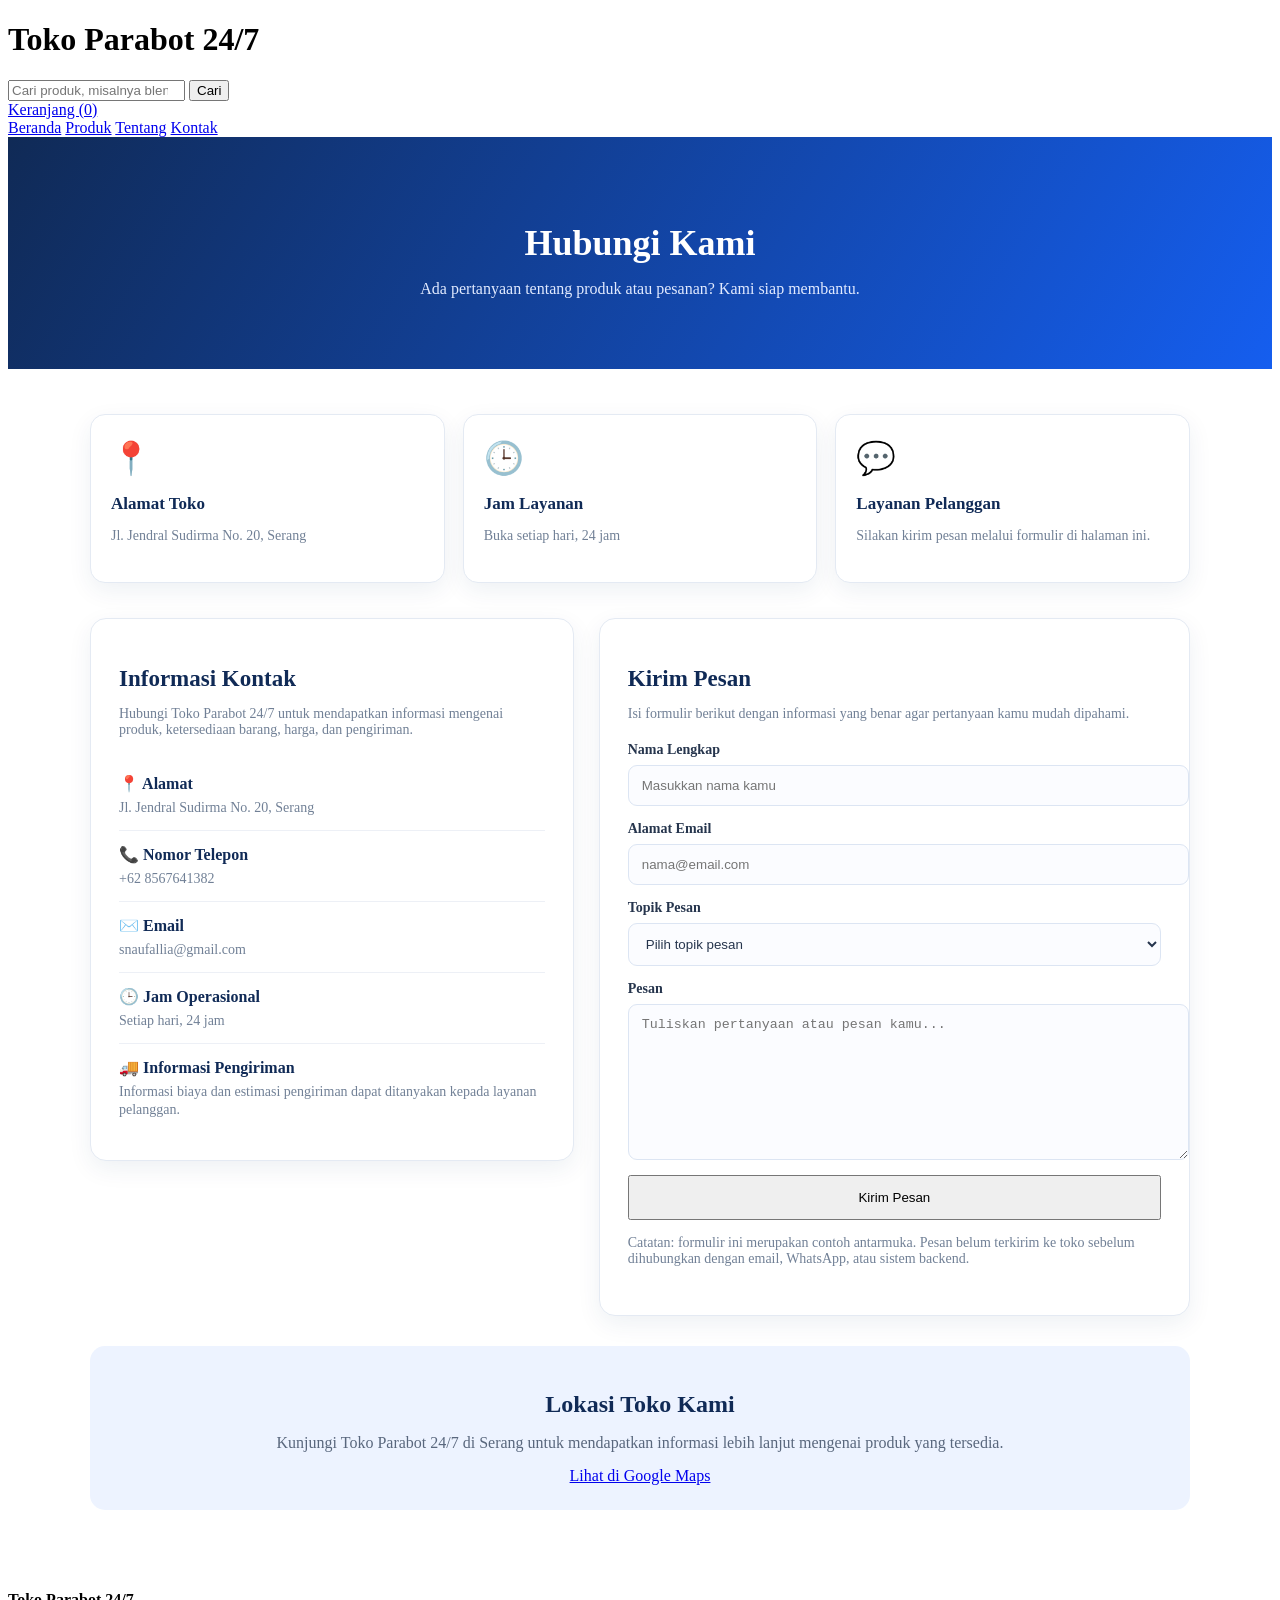
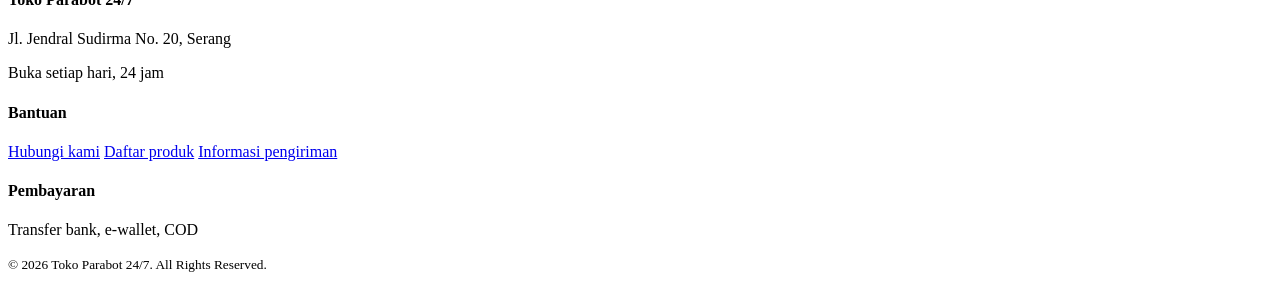
==== kontak.html @ 144ed503 "Commit Changes1" ====
<!DOCTYPE html>
<html lang="id">

<head>
    <meta charset="UTF-8">
    <meta name="viewport" content="width=device-width, initial-scale=1.0">
    <title>Kontak - Toko Parabot 24/7</title>
    <link rel="stylesheet" href="style1.css">
    <link rel="stylesheet" href="homepage.css">

    <style>
        .contact-hero {
            background: linear-gradient(120deg, #102a56, #155eef);
            padding: 55px 5%;
            text-align: center;
            color: white;
        }

        .contact-hero h2 {
            font-size: 36px;
            margin-bottom: 10px;
        }

        .contact-hero p {
            color: #e1eaff;
        }

        .contact-container {
            width: min(1100px, 92%);
            margin: auto;
            padding: 45px 0 60px;
        }

        .contact-info-grid {
            display: grid;
            grid-template-columns: repeat(3, 1fr);
            gap: 18px;
            margin-bottom: 35px;
        }

        .contact-info-card {
            background: white;
            padding: 24px 20px;
            border: 1px solid #e4eaf3;
            border-radius: 15px;
            box-shadow: 0 8px 25px rgba(20, 50, 100, 0.07);
        }

        .contact-info-card .icon {
            font-size: 32px;
            margin-bottom: 10px;
        }

        .contact-info-card h3 {
            color: #102a56;
            font-size: 17px;
            margin-bottom: 8px;
        }

        .contact-info-card p {
            color: #718096;
            font-size: 14px;
            overflow-wrap: anywhere;
        }

        .contact-main {
            display: grid;
            grid-template-columns: 0.9fr 1.1fr;
            gap: 25px;
            align-items: start;
        }

        .contact-details,
        .contact-form-box {
            background: white;
            padding: 28px;
            border: 1px solid #e4eaf3;
            border-radius: 16px;
            box-shadow: 0 8px 25px rgba(20, 50, 100, 0.07);
        }

        .contact-details h2,
        .contact-form-box h2 {
            color: #102a56;
            font-size: 23px;
            margin-bottom: 12px;
        }

        .contact-details>p {
            color: #718096;
            font-size: 14px;
            margin-bottom: 22px;
        }

        .detail-item {
            padding: 14px 0;
            border-bottom: 1px solid #edf0f6;
        }

        .detail-item:last-child {
            border-bottom: none;
        }

        .detail-item strong {
            display: block;
            color: #102a56;
            margin-bottom: 5px;
        }

        .detail-item span,
        .detail-item a {
            color: #718096;
            font-size: 14px;
            overflow-wrap: anywhere;
        }

        .detail-item a:hover {
            color: #155eef;
        }

        .contact-form-box>p {
            color: #718096;
            font-size: 14px;
            margin-bottom: 20px;
        }

        .contact-form {
            display: flex;
            flex-direction: column;
            gap: 15px;
        }

        .contact-form label {
            color: #26354d;
            font-size: 14px;
            font-weight: 700;
        }

        .contact-form input,
        .contact-form select,
        .contact-form textarea {
            display: block;
            width: 100%;
            margin-top: 7px;
            padding: 12px 13px;
            border: 1px solid #dce5f3;
            border-radius: 9px;
            outline: none;
            background: #fbfcff;
            color: #26354d;
        }

        .contact-form input:focus,
        .contact-form select:focus,
        .contact-form textarea:focus {
            border-color: #155eef;
            box-shadow: 0 0 0 3px rgba(21, 94, 239, 0.09);
        }

        .contact-form textarea {
            min-height: 130px;
            resize: vertical;
        }

        .contact-form button {
            width: 100%;
            padding: 13px;
        }

        .contact-note {
            margin-top: 15px;
            color: #718096;
            font-size: 12px;
        }

        .contact-map {
            margin-top: 30px;
            padding: 25px;
            text-align: center;
            background: #edf3ff;
            border-radius: 15px;
        }

        .contact-map h2 {
            color: #102a56;
            margin-bottom: 8px;
        }

        .contact-map p {
            color: #59677d;
            margin-bottom: 15px;
        }

        @media (max-width: 750px) {
            .contact-info-grid {
                grid-template-columns: 1fr;
            }

            .contact-main {
                grid-template-columns: 1fr;
            }

            .contact-hero h2 {
                font-size: 29px;
            }

            .contact-details,
            .contact-form-box {
                padding: 22px;
            }
        }
    </style>
</head>

<body>

    <!-- HEADER -->
    <header class="site-header">
        <div class="header-top">
            <h1>Toko Parabot 24/7</h1>

            <form class="search-box" action="produk.html" method="get">
                <input type="search" name="cari" placeholder="Cari produk, misalnya blender" aria-label="Cari produk">
                <button type="submit">Cari</button>
            </form>

            <a class="cart-link" href="#">Keranjang (0)</a>
        </div>

        <nav>
            <a href="index.html">Beranda</a>
            <a href="produk.html">Produk</a>
            <a href="tentang.html">Tentang</a>
            <a href="kontak.html">Kontak</a>
        </nav>
    </header>

    <!-- BANNER -->
    <section class="contact-hero">
        <h2>Hubungi Kami</h2>
        <p>Ada pertanyaan tentang produk atau pesanan? Kami siap membantu.</p>
    </section>

    <main class="contact-container">

        <!-- INFORMASI SINGKAT -->
        <div class="contact-info-grid">

            <div class="contact-info-card">
                <div class="icon">📍</div>
                <h3>Alamat Toko</h3>
                <p>Jl. Jendral Sudirma No. 20, Serang</p>
            </div>

            <div class="contact-info-card">
                <div class="icon">🕒</div>
                <h3>Jam Layanan</h3>
                <p>Buka setiap hari, 24 jam</p>
            </div>

            <div class="contact-info-card">
                <div class="icon">💬</div>
                <h3>Layanan Pelanggan</h3>
                <p>Silakan kirim pesan melalui formulir di halaman ini.</p>
            </div>

        </div>

        <div class="contact-main">

            <!-- DETAIL KONTAK -->
            <section class="contact-details">
                <h2>Informasi Kontak</h2>
                <p>
                    Hubungi Toko Parabot 24/7 untuk mendapatkan informasi
                    mengenai produk, ketersediaan barang, harga, dan
                    pengiriman.
                </p>

                <div class="detail-item">
                    <strong>📍 Alamat</strong>
                    <span>Jl. Jendral Sudirma No. 20, Serang</span>
                </div>

                <div class="detail-item">
                    <strong>📞 Nomor Telepon</strong>
                    <span>+62 8567641382</span>
                </div>

                <div class="detail-item">
                    <strong>✉️ Email</strong>
                    <span>snaufallia@gmail.com</span>
                </div>

                <div class="detail-item">
                    <strong>🕒 Jam Operasional</strong>
                    <span>Setiap hari, 24 jam</span>
                </div>

                <div class="detail-item">
                    <strong>🚚 Informasi Pengiriman</strong>
                    <span>
                        Informasi biaya dan estimasi pengiriman dapat
                        ditanyakan kepada layanan pelanggan.
                    </span>
                </div>
            </section>

            <!-- FORMULIR PESAN -->
            <section class="contact-form-box">
                <h2>Kirim Pesan</h2>
                <p>
                    Isi formulir berikut dengan informasi yang benar
                    agar pertanyaan kamu mudah dipahami.
                </p>

                <form class="contact-form" id="contactForm">

                    <label for="nama">
                        Nama Lengkap
                        <input type="text" id="nama" name="nama" placeholder="Masukkan nama kamu" required>
                    </label>

                    <label for="email">
                        Alamat Email
                        <input type="email" id="email" name="email" placeholder="nama@email.com" required>
                    </label>

                    <label for="topik">
                        Topik Pesan
                        <select id="topik" name="topik" required>
                            <option value="">Pilih topik pesan</option>
                            <option value="Informasi Produk">Informasi Produk</option>
                            <option value="Pemesanan">Pemesanan</option>
                            <option value="Pembayaran">Pembayaran</option>
                            <option value="Pengiriman">Pengiriman</option>
                            <option value="Keluhan">Keluhan</option>
                            <option value="Lainnya">Lainnya</option>
                        </select>
                    </label>

                    <label for="pesan">
                        Pesan
                        <textarea id="pesan" name="pesan" placeholder="Tuliskan pertanyaan atau pesan kamu..."
                            required></textarea>
                    </label>

                    <button type="submit" class="btn-small">
                        Kirim Pesan
                    </button>

                </form>

                <p class="contact-note">
                    Catatan: formulir ini merupakan contoh antarmuka.
                    Pesan belum terkirim ke toko sebelum dihubungkan
                    dengan email, WhatsApp, atau sistem backend.
                </p>
            </section>

        </div>

        <!-- ALAMAT -->
        <section class="contact-map">
            <h2>Lokasi Toko Kami</h2>
            <p>
                Kunjungi Toko Parabot 24/7 di Serang untuk mendapatkan
                informasi lebih lanjut mengenai produk yang tersedia.
            </p>
            <a class="btn" href="https://www.google.com/maps/search/?api=1&query=Jl.+Jendral+Sudirman+Serang"
                target="_blank" rel="noopener noreferrer">
                Lihat di Google Maps
            </a>
        </section>

    </main>

    <!-- FOOTER -->
    <footer class="site-footer">
        <div class="footer-cols">
            <div>
                <h4>Toko Parabot 24/7</h4>
                <p>Jl. Jendral Sudirma No. 20, Serang</p>
                <p>Buka setiap hari, 24 jam</p>
            </div>

            <div>
                <h4>Bantuan</h4>
                <a href="kontak.html">Hubungi kami</a>
                <a href="produk.html">Daftar produk</a>
                <a href="#">Informasi pengiriman</a>
            </div>

            <div>
                <h4>Pembayaran</h4>
                <p>Transfer bank, e-wallet, COD</p>
            </div>
        </div>

        <p>
            <small>&copy; 2026 Toko Parabot 24/7. All Rights Reserved.</small>
        </p>
    </footer>

    <script>
        document.getElementById("contactForm").addEventListener("submit", function (event) {
            event.preventDefault();

            alert(
                "Formulir berhasil diperiksa! " +
                "Untuk mengirim pesan ke toko, formulir perlu dihubungkan " +
                "dengan email, WhatsApp, atau backend."
            );
        });
    </script>

</body>

</html>
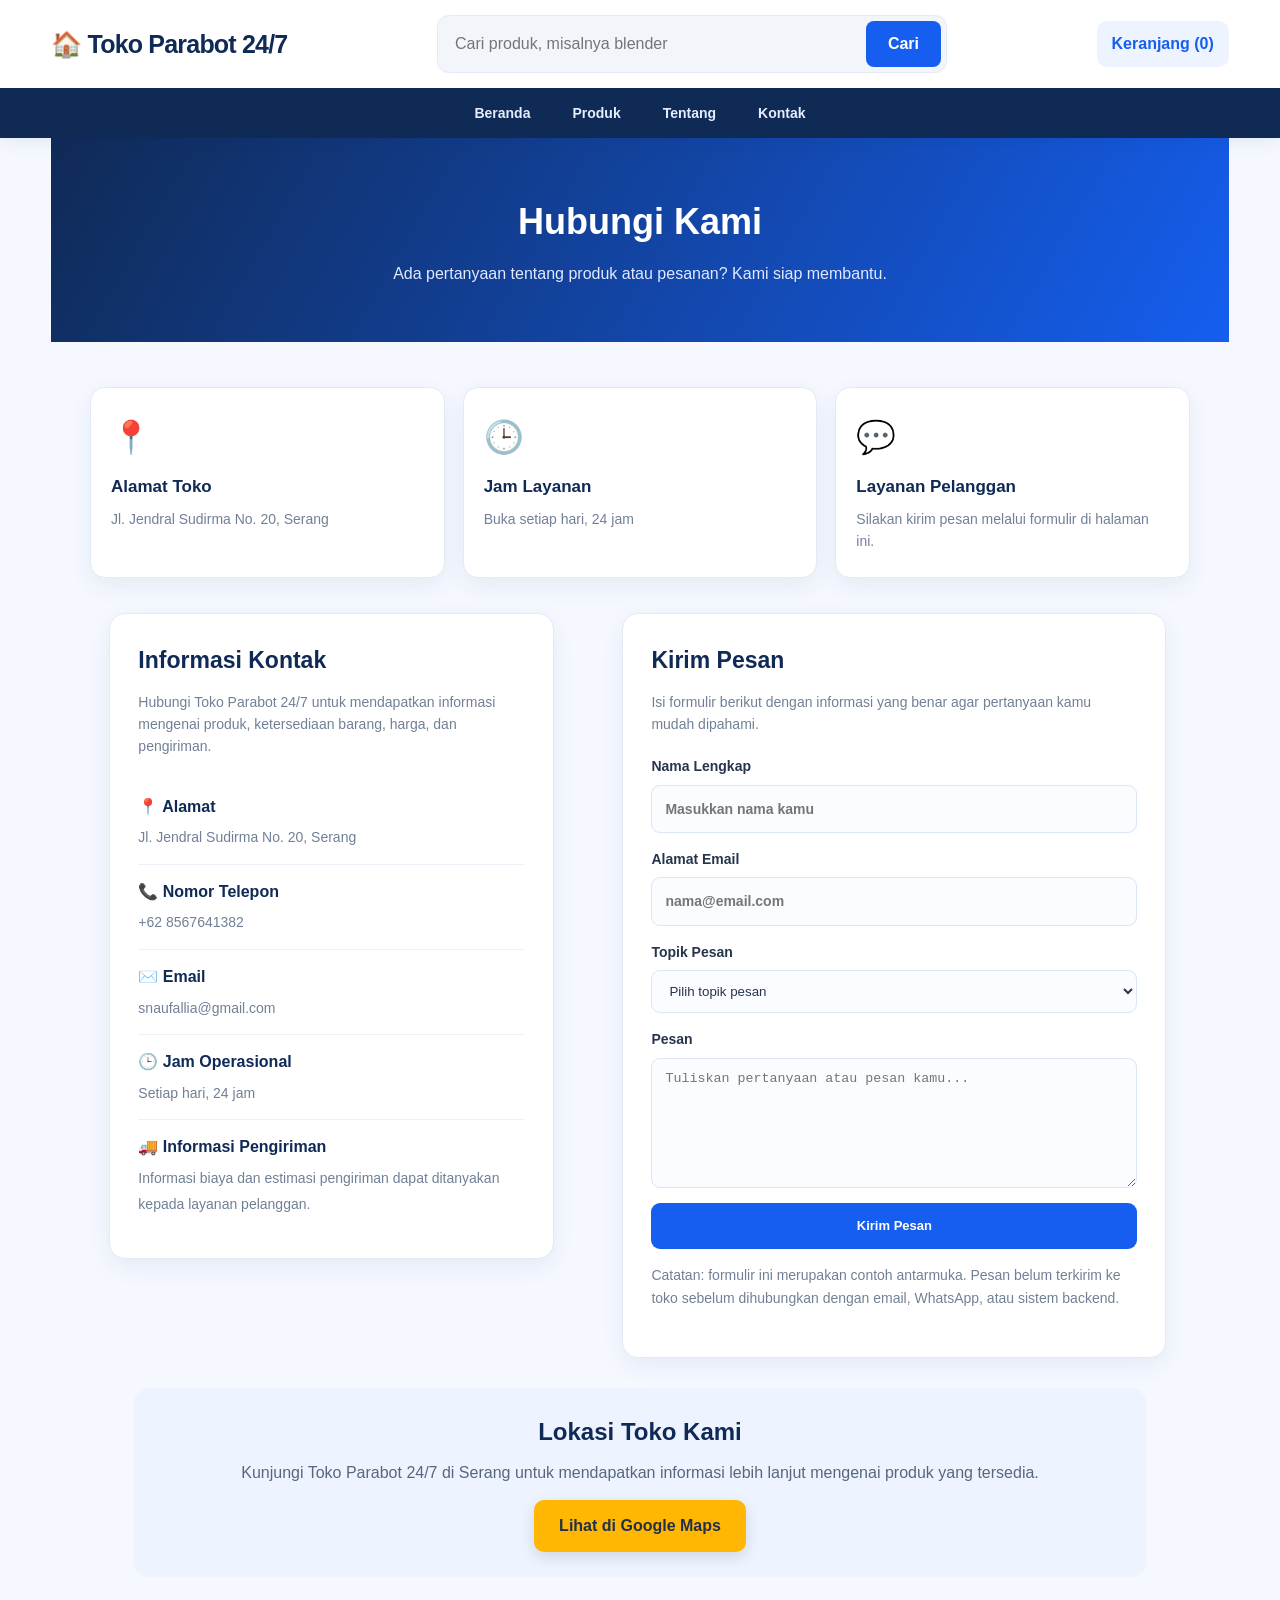
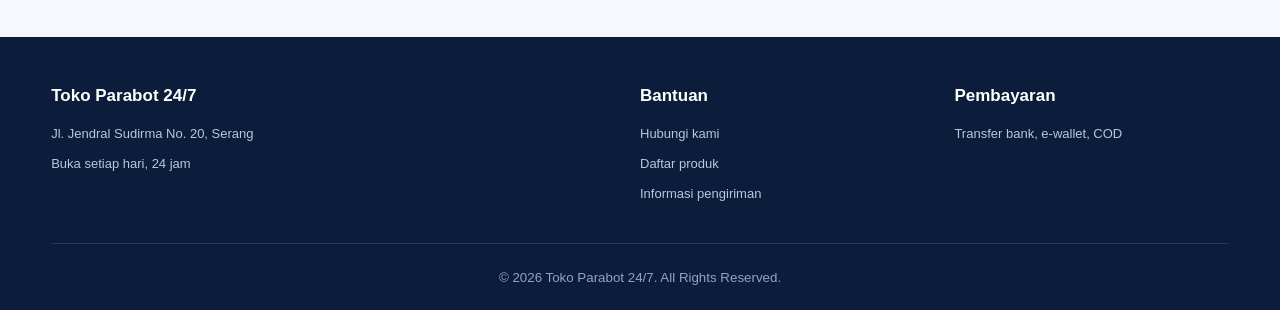
==== commit bf33913d: "Add files via upload" ====
--- a/kontak.html
+++ b/kontak.html
@@ -5,211 +5,10 @@
     <meta charset="UTF-8">
     <meta name="viewport" content="width=device-width, initial-scale=1.0">
     <title>Kontak - Toko Parabot 24/7</title>
-    <link rel="stylesheet" href="style1.css">
+    <link rel="stylesheet" href="style2.css">
     <link rel="stylesheet" href="homepage.css">
 
-    <style>
-        .contact-hero {
-            background: linear-gradient(120deg, #102a56, #155eef);
-            padding: 55px 5%;
-            text-align: center;
-            color: white;
-        }
-
-        .contact-hero h2 {
-            font-size: 36px;
-            margin-bottom: 10px;
-        }
-
-        .contact-hero p {
-            color: #e1eaff;
-        }
-
-        .contact-container {
-            width: min(1100px, 92%);
-            margin: auto;
-            padding: 45px 0 60px;
-        }
-
-        .contact-info-grid {
-            display: grid;
-            grid-template-columns: repeat(3, 1fr);
-            gap: 18px;
-            margin-bottom: 35px;
-        }
-
-        .contact-info-card {
-            background: white;
-            padding: 24px 20px;
-            border: 1px solid #e4eaf3;
-            border-radius: 15px;
-            box-shadow: 0 8px 25px rgba(20, 50, 100, 0.07);
-        }
-
-        .contact-info-card .icon {
-            font-size: 32px;
-            margin-bottom: 10px;
-        }
-
-        .contact-info-card h3 {
-            color: #102a56;
-            font-size: 17px;
-            margin-bottom: 8px;
-        }
-
-        .contact-info-card p {
-            color: #718096;
-            font-size: 14px;
-            overflow-wrap: anywhere;
-        }
-
-        .contact-main {
-            display: grid;
-            grid-template-columns: 0.9fr 1.1fr;
-            gap: 25px;
-            align-items: start;
-        }
-
-        .contact-details,
-        .contact-form-box {
-            background: white;
-            padding: 28px;
-            border: 1px solid #e4eaf3;
-            border-radius: 16px;
-            box-shadow: 0 8px 25px rgba(20, 50, 100, 0.07);
-        }
-
-        .contact-details h2,
-        .contact-form-box h2 {
-            color: #102a56;
-            font-size: 23px;
-            margin-bottom: 12px;
-        }
-
-        .contact-details>p {
-            color: #718096;
-            font-size: 14px;
-            margin-bottom: 22px;
-        }
-
-        .detail-item {
-            padding: 14px 0;
-            border-bottom: 1px solid #edf0f6;
-        }
-
-        .detail-item:last-child {
-            border-bottom: none;
-        }
-
-        .detail-item strong {
-            display: block;
-            color: #102a56;
-            margin-bottom: 5px;
-        }
-
-        .detail-item span,
-        .detail-item a {
-            color: #718096;
-            font-size: 14px;
-            overflow-wrap: anywhere;
-        }
-
-        .detail-item a:hover {
-            color: #155eef;
-        }
-
-        .contact-form-box>p {
-            color: #718096;
-            font-size: 14px;
-            margin-bottom: 20px;
-        }
-
-        .contact-form {
-            display: flex;
-            flex-direction: column;
-            gap: 15px;
-        }
-
-        .contact-form label {
-            color: #26354d;
-            font-size: 14px;
-            font-weight: 700;
-        }
-
-        .contact-form input,
-        .contact-form select,
-        .contact-form textarea {
-            display: block;
-            width: 100%;
-            margin-top: 7px;
-            padding: 12px 13px;
-            border: 1px solid #dce5f3;
-            border-radius: 9px;
-            outline: none;
-            background: #fbfcff;
-            color: #26354d;
-        }
-
-        .contact-form input:focus,
-        .contact-form select:focus,
-        .contact-form textarea:focus {
-            border-color: #155eef;
-            box-shadow: 0 0 0 3px rgba(21, 94, 239, 0.09);
-        }
-
-        .contact-form textarea {
-            min-height: 130px;
-            resize: vertical;
-        }
-
-        .contact-form button {
-            width: 100%;
-            padding: 13px;
-        }
-
-        .contact-note {
-            margin-top: 15px;
-            color: #718096;
-            font-size: 12px;
-        }
-
-        .contact-map {
-            margin-top: 30px;
-            padding: 25px;
-            text-align: center;
-            background: #edf3ff;
-            border-radius: 15px;
-        }
-
-        .contact-map h2 {
-            color: #102a56;
-            margin-bottom: 8px;
-        }
-
-        .contact-map p {
-            color: #59677d;
-            margin-bottom: 15px;
-        }
-
-        @media (max-width: 750px) {
-            .contact-info-grid {
-                grid-template-columns: 1fr;
-            }
-
-            .contact-main {
-                grid-template-columns: 1fr;
-            }
-
-            .contact-hero h2 {
-                font-size: 29px;
-            }
-
-            .contact-details,
-            .contact-form-box {
-                padding: 22px;
-            }
-        }
-    </style>
+
 </head>
 
 <body>
--- a/style2.css
+++ b/style2.css
@@ -0,0 +1,1109 @@
+/* ========================================
+   1. RESET DAN PENGATURAN DASAR
+======================================== */
+* {
+    margin: 0;
+    padding: 0;
+    box-sizing: border-box;
+}
+
+:root {
+    --primary: #155eef;
+    --primary-dark: #1045b5;
+    --navy: #102a56;
+    --accent: #ffb703;
+    --background: #f5f8ff;
+    --white: #ffffff;
+    --text: #26354d;
+    --muted: #718096;
+    --border: #e4eaf3;
+    --shadow: 0 8px 25px rgba(20, 50, 100, 0.09);
+}
+
+html {
+    scroll-behavior: smooth;
+}
+
+body {
+    font-family: "Segoe UI", Arial, sans-serif;
+    background: var(--background);
+    color: var(--text);
+    line-height: 1.6;
+}
+
+a {
+    color: inherit;
+    text-decoration: none;
+}
+
+button,
+input {
+    font: inherit;
+}
+
+button {
+    cursor: pointer;
+}
+
+section {
+    width: min(1200px, 92%);
+    margin: 0 auto;
+    padding: 42px 0;
+}
+
+/* ========================================
+   2. HEADER DAN NAVIGASI
+======================================== */
+.site-header {
+    background: var(--white);
+    box-shadow: 0 3px 18px rgba(16, 42, 86, 0.08);
+    position: relative;
+    z-index: 10;
+}
+
+.header-top {
+    width: min(1200px, 92%);
+    margin: auto;
+    min-height: 88px;
+    display: flex;
+    align-items: center;
+    justify-content: space-between;
+    gap: 25px;
+}
+
+.header-top h1 {
+    color: var(--navy);
+    font-size: 25px;
+    font-weight: 800;
+    letter-spacing: -0.8px;
+    white-space: nowrap;
+}
+
+.header-top h1::before {
+    content: "🏠 ";
+}
+
+.search-box {
+    flex: 1;
+    max-width: 510px;
+    display: flex;
+    background: #f2f5fa;
+    border: 1px solid var(--border);
+    border-radius: 12px;
+    padding: 5px;
+    transition: 0.3s;
+}
+
+.search-box:focus-within {
+    border-color: var(--primary);
+    box-shadow: 0 0 0 3px rgba(21, 94, 239, 0.1);
+}
+
+.search-box input {
+    width: 100%;
+    min-width: 0;
+    border: none;
+    outline: none;
+    background: transparent;
+    padding: 10px 12px;
+    color: var(--text);
+}
+
+.search-box button {
+    border: none;
+    border-radius: 8px;
+    padding: 10px 22px;
+    color: var(--white);
+    background: var(--primary);
+    font-weight: 700;
+    transition: 0.25s;
+}
+
+.search-box button:hover {
+    background: var(--primary-dark);
+}
+
+.cart-link {
+    padding: 10px 15px;
+    color: var(--primary);
+    background: #edf3ff;
+    border-radius: 10px;
+    font-weight: 700;
+    white-space: nowrap;
+    transition: 0.25s;
+}
+
+.cart-link:hover {
+    color: var(--white);
+    background: var(--primary);
+}
+
+.site-header nav {
+    display: flex;
+    justify-content: center;
+    gap: 42px;
+    padding: 14px 20px;
+    background: var(--navy);
+}
+
+.site-header nav a {
+    color: #e5edff;
+    font-size: 14px;
+    font-weight: 600;
+    transition: 0.25s;
+}
+
+.site-header nav a:hover {
+    color: var(--accent);
+}
+
+/* ========================================
+   3. HERO BANNER
+======================================== */
+.hero {
+    width: 100%;
+    min-height: 390px;
+    margin: 0;
+    padding: 70px max(4%, calc((100% - 1200px) / 2));
+    display: flex;
+    align-items: center;
+    background:
+        radial-gradient(circle at 85% 25%,
+            rgba(89, 153, 255, 0.5), transparent 28%),
+        linear-gradient(120deg, #102a56, #155eef 75%, #4388ff);
+    position: relative;
+    overflow: hidden;
+}
+
+.hero::after {
+    content: "🏡";
+    position: absolute;
+    right: 10%;
+    top: 50%;
+    transform: translateY(-50%);
+    font-size: clamp(100px, 16vw, 210px);
+    opacity: 0.17;
+    pointer-events: none;
+}
+
+.hero-content {
+    max-width: 660px;
+    position: relative;
+    z-index: 1;
+    animation: fadeUp 0.8s ease both;
+}
+
+.hero-content h2 {
+    color: var(--white);
+    font-size: clamp(30px, 4vw, 48px);
+    line-height: 1.2;
+    margin-bottom: 18px;
+    letter-spacing: -1px;
+}
+
+.hero-content p {
+    color: #e1eaff;
+    font-size: 17px;
+    max-width: 520px;
+    margin-bottom: 28px;
+}
+
+.btn {
+    display: inline-block;
+    border: none;
+    border-radius: 10px;
+    padding: 13px 25px;
+    background: var(--accent);
+    color: #23304a;
+    font-weight: 800;
+    box-shadow: 0 5px 15px rgba(0, 0, 0, 0.12);
+    transition: transform 0.25s, background 0.25s;
+}
+
+.btn:hover {
+    background: #ffd166;
+    transform: translateY(-3px);
+}
+
+/* ========================================
+   4. KEUNGGULAN TOKO
+======================================== */
+.benefits {
+    width: min(1200px, 92%);
+    margin: -1px auto 0;
+    padding: 25px 0;
+    display: grid;
+    grid-template-columns: repeat(4, 1fr);
+    gap: 15px;
+}
+
+.benefits>div {
+    padding: 20px 15px;
+    background: var(--white);
+    border: 1px solid var(--border);
+    border-radius: 14px;
+    text-align: center;
+    box-shadow: var(--shadow);
+    transition: transform 0.25s;
+}
+
+.benefits>div:hover {
+    transform: translateY(-5px);
+}
+
+.benefits strong,
+.benefits span {
+    display: block;
+}
+
+.benefits strong {
+    color: var(--navy);
+    font-size: 15px;
+    margin-bottom: 5px;
+}
+
+.benefits span {
+    color: var(--muted);
+    font-size: 12px;
+}
+
+/* ========================================
+   5. JUDUL SECTION
+======================================== */
+.section-title {
+    color: var(--navy);
+    font-size: 27px;
+    font-weight: 800;
+    margin-bottom: 25px;
+    position: relative;
+    padding-bottom: 12px;
+}
+
+.section-title::after {
+    content: "";
+    position: absolute;
+    left: 0;
+    bottom: 0;
+    width: 60px;
+    height: 4px;
+    border-radius: 10px;
+    background: var(--primary);
+}
+
+/* ========================================
+   6. KATEGORI PRODUK
+======================================== */
+.category-grid {
+    display: grid;
+    grid-template-columns: repeat(4, 1fr);
+    gap: 18px;
+}
+
+.category {
+    min-height: 120px;
+    padding: 22px 15px;
+    display: flex;
+    align-items: center;
+    justify-content: center;
+    text-align: center;
+    color: var(--navy);
+    font-size: 16px;
+    font-weight: 800;
+    background: linear-gradient(145deg, #ffffff, #edf3ff);
+    border: 1px solid var(--border);
+    border-radius: 16px;
+    box-shadow: var(--shadow);
+    transition: 0.3s ease;
+}
+
+.category:nth-child(1) {
+    border-bottom: 4px solid #155eef;
+}
+
+.category:nth-child(2) {
+    border-bottom: 4px solid #ffb703;
+}
+
+.category:nth-child(3) {
+    border-bottom: 4px solid #18a879;
+}
+
+.category:nth-child(4) {
+    border-bottom: 4px solid #8b5cf6;
+}
+
+.category:hover {
+    color: var(--primary);
+    transform: translateY(-6px);
+    box-shadow: 0 14px 30px rgba(21, 94, 239, 0.14);
+}
+
+/* ========================================
+   7. KARTU PRODUK
+======================================== */
+#promo {
+    background: transparent;
+}
+
+.product-grid {
+    display: grid;
+    grid-template-columns: repeat(4, minmax(0, 1fr));
+    gap: 22px;
+}
+
+.product-card {
+    position: relative;
+    overflow: hidden;
+    background: var(--white);
+    border: 1px solid var(--border);
+    border-radius: 16px;
+    padding: 15px;
+    box-shadow: var(--shadow);
+    transition: transform 0.3s, box-shadow 0.3s;
+}
+
+.product-card:hover {
+    transform: translateY(-7px);
+    box-shadow: 0 16px 35px rgba(20, 50, 100, 0.15);
+}
+
+.product-card img {
+    width: 100%;
+    height: 190px;
+    object-fit: contain;
+    padding: 8px;
+    margin-bottom: 12px;
+    background: #f8faff;
+    border-radius: 12px;
+    transition: transform 0.35s;
+}
+
+.product-card:hover img {
+    transform: scale(1.05);
+}
+
+.product-card h3 {
+    color: var(--navy);
+    font-size: 16px;
+    line-height: 1.5;
+    min-height: 48px;
+    margin-bottom: 8px;
+}
+
+.price {
+    color: #e63946;
+    font-size: 17px;
+    font-weight: 800;
+    margin-bottom: 17px;
+}
+
+.price s {
+    display: block;
+    color: #9aa5b5;
+    font-size: 12px;
+    font-weight: 400;
+    margin-bottom: 3px;
+}
+
+.badge {
+    position: absolute;
+    top: 23px;
+    left: 22px;
+    z-index: 2;
+    padding: 5px 10px;
+    border-radius: 7px;
+    color: var(--white);
+    background: #e63946;
+    font-size: 11px;
+    font-weight: 800;
+    box-shadow: 0 3px 8px rgba(230, 57, 70, 0.2);
+}
+
+.product-card .badge:not(:first-child) {
+    background: #18a879;
+}
+
+.btn-small {
+    width: 100%;
+    padding: 11px 10px;
+    border: none;
+    border-radius: 9px;
+    background: var(--primary);
+    color: var(--white);
+    font-size: 13px;
+    font-weight: 700;
+    transition: 0.25s;
+}
+
+.btn-small:hover {
+    background: var(--primary-dark);
+    box-shadow: 0 5px 12px rgba(21, 94, 239, 0.2);
+}
+
+.see-all {
+    margin-top: 25px;
+    text-align: center;
+}
+
+.see-all a {
+    display: inline-block;
+    padding: 11px 23px;
+    color: var(--primary);
+    border: 1px solid var(--primary);
+    border-radius: 9px;
+    font-weight: 700;
+    transition: 0.25s;
+}
+
+.see-all a:hover {
+    color: var(--white);
+    background: var(--primary);
+}
+
+/* ========================================
+   8. TESTIMONI PELANGGAN
+======================================== */
+.testimonials {
+    display: grid;
+    grid-template-columns: repeat(3, 1fr);
+    gap: 20px;
+}
+
+.testimonials blockquote {
+    padding: 25px;
+    border: 1px solid var(--border);
+    border-radius: 14px;
+    background: var(--white);
+    box-shadow: var(--shadow);
+    color: #536178;
+    font-size: 14px;
+    font-style: italic;
+    position: relative;
+}
+
+.testimonials blockquote::before {
+    content: "“";
+    display: block;
+    color: var(--primary);
+    font-size: 45px;
+    font-weight: 800;
+    line-height: 1;
+    margin-bottom: 8px;
+}
+
+.testimonials cite {
+    display: block;
+    margin-top: 18px;
+    color: var(--navy);
+    font-size: 13px;
+    font-style: normal;
+    font-weight: 800;
+}
+
+/* ========================================
+   9. NEWSLETTER
+======================================== */
+.newsletter {
+    width: min(1200px, 92%);
+    margin: 20px auto 45px;
+    padding: 38px 25px;
+    border-radius: 20px;
+    text-align: center;
+    color: var(--white);
+    background: linear-gradient(120deg, #102a56, #155eef);
+    box-shadow: var(--shadow);
+}
+
+.newsletter h2 {
+    font-size: 25px;
+    margin-bottom: 20px;
+}
+
+.newsletter form {
+    max-width: 490px;
+    margin: auto;
+    display: flex;
+    gap: 10px;
+}
+
+.newsletter input {
+    flex: 1;
+    min-width: 0;
+    padding: 13px 15px;
+    border: 1px solid transparent;
+    border-radius: 9px;
+    outline: none;
+}
+
+.newsletter input:focus {
+    border-color: var(--accent);
+}
+
+.newsletter .btn-small {
+    width: auto;
+    padding: 12px 18px;
+    color: #26354d;
+    background: var(--accent);
+    white-space: nowrap;
+}
+
+.newsletter .btn-small:hover {
+    background: #ffd166;
+}
+
+/* ========================================
+   10. FOOTER
+======================================== */
+.site-footer {
+    padding: 45px 4% 20px;
+    background: #0b1d3a;
+    color: #c5d2e8;
+}
+
+.footer-cols {
+    width: min(1200px, 100%);
+    margin: 0 auto 30px;
+    display: grid;
+    grid-template-columns: 2fr 1fr 1fr;
+    gap: 40px;
+}
+
+.footer-cols h4 {
+    margin-bottom: 15px;
+    color: var(--white);
+    font-size: 17px;
+}
+
+.footer-cols p,
+.footer-cols a {
+    display: block;
+    margin-bottom: 9px;
+    font-size: 13px;
+    color: #b8c7df;
+}
+
+.footer-cols a:hover {
+    color: var(--accent);
+}
+
+.site-footer>p {
+    border-top: 1px solid rgba(255, 255, 255, 0.12);
+    padding-top: 20px;
+    text-align: center;
+    color: #90a4c2;
+}
+
+/* ========================================
+   11. ANIMASI
+======================================== */
+@keyframes fadeUp {
+    from {
+        opacity: 0;
+        transform: translateY(20px);
+    }
+
+    to {
+        opacity: 1;
+        transform: translateY(0);
+    }
+}
+
+/* ========================================
+   12. RESPONSIVE TABLET
+======================================== */
+@media (max-width: 900px) {
+    .header-top {
+        flex-wrap: wrap;
+        padding: 18px 0;
+        gap: 15px;
+    }
+
+    .header-top h1 {
+        font-size: 22px;
+    }
+
+    .search-box {
+        order: 3;
+        flex-basis: 100%;
+        max-width: none;
+    }
+
+    .site-header nav {
+        gap: 25px;
+    }
+
+    .benefits,
+    .category-grid {
+        grid-template-columns: repeat(2, 1fr);
+    }
+
+    .product-grid {
+        grid-template-columns: repeat(2, minmax(0, 1fr));
+    }
+
+    .testimonials {
+        grid-template-columns: 1fr;
+    }
+
+    .hero::after {
+        right: 4%;
+        opacity: 0.1;
+    }
+}
+
+/* ========================================
+   13. RESPONSIVE HP
+======================================== */
+@media (max-width: 520px) {
+    section {
+        padding: 30px 0;
+    }
+
+    .header-top h1 {
+        font-size: 19px;
+    }
+
+    .cart-link {
+        padding: 8px 10px;
+        font-size: 12px;
+    }
+
+    .site-header nav {
+        justify-content: space-around;
+        gap: 8px;
+        padding: 13px 10px;
+    }
+
+    .site-header nav a {
+        font-size: 12px;
+    }
+
+    .hero {
+        min-height: 330px;
+        padding: 45px 6%;
+    }
+
+    .hero-content h2 {
+        font-size: 31px;
+    }
+
+    .hero-content p {
+        font-size: 14px;
+    }
+
+    .hero::after {
+        right: -15px;
+        top: 75%;
+        font-size: 100px;
+    }
+
+    .benefits {
+        gap: 10px;
+    }
+
+    .benefits>div {
+        padding: 15px 8px;
+    }
+
+    .benefits strong {
+        font-size: 13px;
+    }
+
+    .benefits span {
+        font-size: 11px;
+    }
+
+    .section-title {
+        font-size: 23px;
+    }
+
+    .category-grid {
+        gap: 12px;
+    }
+
+    .category {
+        min-height: 95px;
+        font-size: 14px;
+        padding: 15px 8px;
+    }
+
+    .product-grid {
+        gap: 12px;
+    }
+
+    .product-card {
+        padding: 10px;
+    }
+
+    .product-card img {
+        height: 135px;
+    }
+
+    .product-card h3 {
+        font-size: 14px;
+        min-height: 42px;
+    }
+
+    .price {
+        font-size: 14px;
+    }
+
+    .btn-small {
+        font-size: 11px;
+        padding: 10px 5px;
+    }
+
+    .badge {
+        top: 17px;
+        left: 15px;
+        font-size: 10px;
+    }
+
+    .newsletter {
+        padding: 28px 16px;
+    }
+
+    .newsletter h2 {
+        font-size: 21px;
+    }
+
+    .newsletter form {
+        flex-direction: column;
+    }
+
+    .newsletter .btn-small {
+        width: 100%;
+    }
+
+    .footer-cols {
+        grid-template-columns: 1fr;
+        gap: 22px;
+    }
+}
+
+.product-banner {
+    background: linear-gradient(120deg, #102a56, #155eef);
+    color: white;
+    padding: 45px 4%;
+    text-align: center;
+}
+
+.product-banner h2 {
+    font-size: 34px;
+    margin-bottom: 8px;
+}
+
+.product-banner p {
+    color: #e1eaff;
+}
+
+.product-page {
+    width: min(1200px, 92%);
+    margin: auto;
+    padding: 35px 0 55px;
+}
+
+.product-tools {
+    display: flex;
+    justify-content: space-between;
+    align-items: center;
+    gap: 15px;
+    flex-wrap: wrap;
+    margin-bottom: 25px;
+}
+
+.product-tools p {
+    color: #718096;
+}
+
+.product-tools select {
+    padding: 11px 14px;
+    border: 1px solid #e4eaf3;
+    border-radius: 9px;
+    background: white;
+    color: #26354d;
+}
+
+.filter-categories {
+    display: flex;
+    flex-wrap: wrap;
+    gap: 10px;
+    margin-bottom: 30px;
+}
+
+.filter-categories a {
+    padding: 9px 17px;
+    border: 1px solid #dce5f3;
+    border-radius: 20px;
+    background: white;
+    color: #26354d;
+    font-size: 13px;
+    font-weight: 600;
+}
+
+.filter-categories a:hover,
+.filter-categories a.active {
+    background: #155eef;
+    color: white;
+    border-color: #155eef;
+}
+
+.product-card img {
+    height: 190px;
+    object-fit: contain;
+}
+
+.product-category {
+    color: #718096;
+    font-size: 12px;
+    margin-bottom: 5px;
+}
+
+.product-rating {
+    color: #f4a900;
+    font-size: 13px;
+    margin-bottom: 10px;
+}
+
+.stock {
+    color: #16865d;
+    font-size: 12px;
+    margin-bottom: 12px;
+}
+
+.product-card .old-price {
+    color: #9aa5b5;
+    font-size: 12px;
+    font-weight: 400;
+    text-decoration: line-through;
+    margin-right: 5px;
+}
+
+.product-card .price {
+    min-height: 28px;
+}
+
+.empty-image {
+    width: 100%;
+    height: 190px;
+    display: flex;
+    align-items: center;
+    justify-content: center;
+    background: #f0f4fb;
+    color: #718096;
+    border-radius: 12px;
+    margin-bottom: 12px;
+    text-align: center;
+}
+
+@media (max-width: 520px) {
+    .product-banner h2 {
+        font-size: 27px;
+    }
+
+    .product-card img,
+    .empty-image {
+        height: 135px;
+    }
+}
+
+.contact-hero {
+    background: linear-gradient(120deg, #102a56, #155eef);
+    padding: 55px 5%;
+    text-align: center;
+    color: white;
+}
+
+.contact-hero h2 {
+    font-size: 36px;
+    margin-bottom: 10px;
+}
+
+.contact-hero p {
+    color: #e1eaff;
+}
+
+.contact-container {
+    width: min(1100px, 92%);
+    margin: auto;
+    padding: 45px 0 60px;
+}
+
+.contact-info-grid {
+    display: grid;
+    grid-template-columns: repeat(3, 1fr);
+    gap: 18px;
+    margin-bottom: 35px;
+}
+
+.contact-info-card {
+    background: white;
+    padding: 24px 20px;
+    border: 1px solid #e4eaf3;
+    border-radius: 15px;
+    box-shadow: 0 8px 25px rgba(20, 50, 100, 0.07);
+}
+
+.contact-info-card .icon {
+    font-size: 32px;
+    margin-bottom: 10px;
+}
+
+.contact-info-card h3 {
+    color: #102a56;
+    font-size: 17px;
+    margin-bottom: 8px;
+}
+
+.contact-info-card p {
+    color: #718096;
+    font-size: 14px;
+    overflow-wrap: anywhere;
+}
+
+.contact-main {
+    display: grid;
+    grid-template-columns: 0.9fr 1.1fr;
+    gap: 25px;
+    align-items: start;
+}
+
+.contact-details,
+.contact-form-box {
+    background: white;
+    padding: 28px;
+    border: 1px solid #e4eaf3;
+    border-radius: 16px;
+    box-shadow: 0 8px 25px rgba(20, 50, 100, 0.07);
+}
+
+.contact-details h2,
+.contact-form-box h2 {
+    color: #102a56;
+    font-size: 23px;
+    margin-bottom: 12px;
+}
+
+.contact-details>p {
+    color: #718096;
+    font-size: 14px;
+    margin-bottom: 22px;
+}
+
+.detail-item {
+    padding: 14px 0;
+    border-bottom: 1px solid #edf0f6;
+}
+
+.detail-item:last-child {
+    border-bottom: none;
+}
+
+.detail-item strong {
+    display: block;
+    color: #102a56;
+    margin-bottom: 5px;
+}
+
+.detail-item span,
+.detail-item a {
+    color: #718096;
+    font-size: 14px;
+    overflow-wrap: anywhere;
+}
+
+.detail-item a:hover {
+    color: #155eef;
+}
+
+.contact-form-box>p {
+    color: #718096;
+    font-size: 14px;
+    margin-bottom: 20px;
+}
+
+.contact-form {
+    display: flex;
+    flex-direction: column;
+    gap: 15px;
+}
+
+.contact-form label {
+    color: #26354d;
+    font-size: 14px;
+    font-weight: 700;
+}
+
+.contact-form input,
+.contact-form select,
+.contact-form textarea {
+    display: block;
+    width: 100%;
+    margin-top: 7px;
+    padding: 12px 13px;
+    border: 1px solid #dce5f3;
+    border-radius: 9px;
+    outline: none;
+    background: #fbfcff;
+    color: #26354d;
+}
+
+.contact-form input:focus,
+.contact-form select:focus,
+.contact-form textarea:focus {
+    border-color: #155eef;
+    box-shadow: 0 0 0 3px rgba(21, 94, 239, 0.09);
+}
+
+.contact-form textarea {
+    min-height: 130px;
+    resize: vertical;
+}
+
+.contact-form button {
+    width: 100%;
+    padding: 13px;
+}
+
+.contact-note {
+    margin-top: 15px;
+    color: #718096;
+    font-size: 12px;
+}
+
+.contact-map {
+    margin-top: 30px;
+    padding: 25px;
+    text-align: center;
+    background: #edf3ff;
+    border-radius: 15px;
+}
+
+.contact-map h2 {
+    color: #102a56;
+    margin-bottom: 8px;
+}
+
+.contact-map p {
+    color: #59677d;
+    margin-bottom: 15px;
+}
+
+@media (max-width: 750px) {
+    .contact-info-grid {
+        grid-template-columns: 1fr;
+    }
+
+    .contact-main {
+        grid-template-columns: 1fr;
+    }
+
+    .contact-hero h2 {
+        font-size: 29px;
+    }
+
+    .contact-details,
+    .contact-form-box {
+        padding: 22px;
+    }
+}
